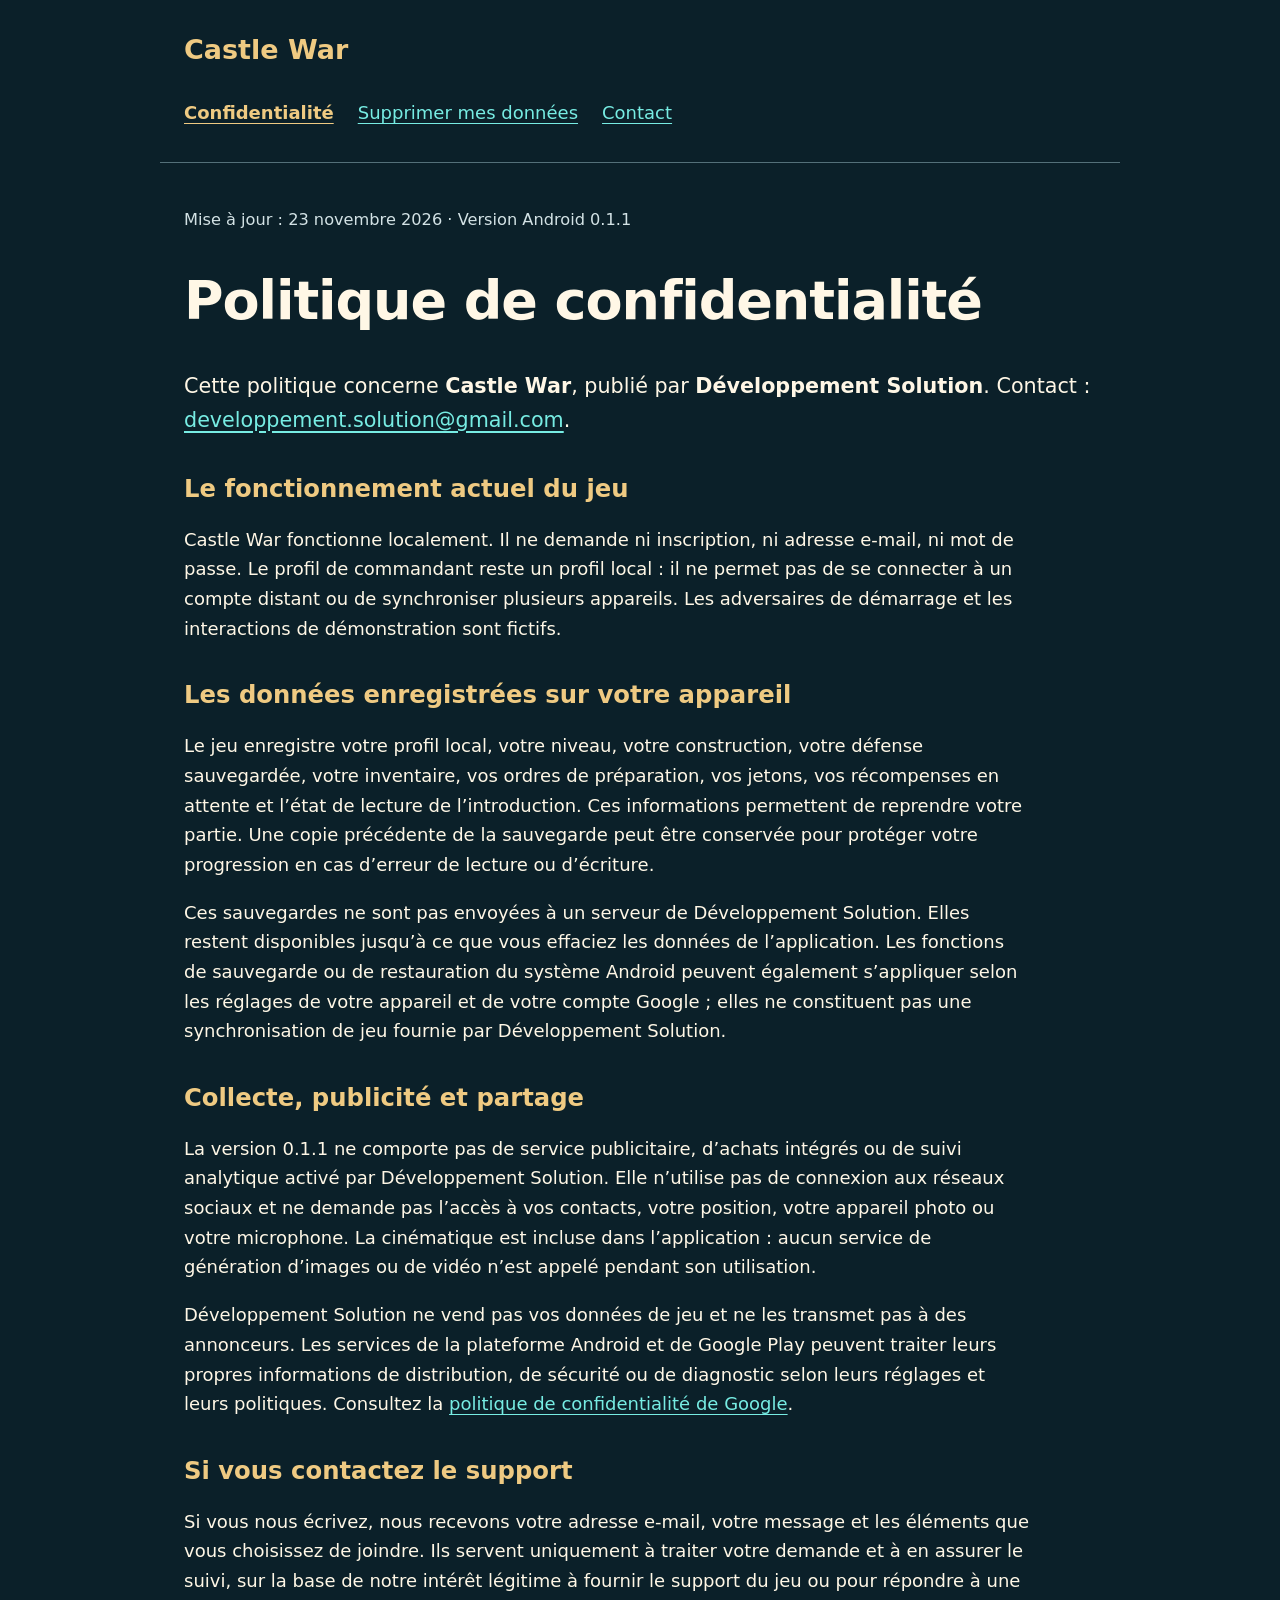
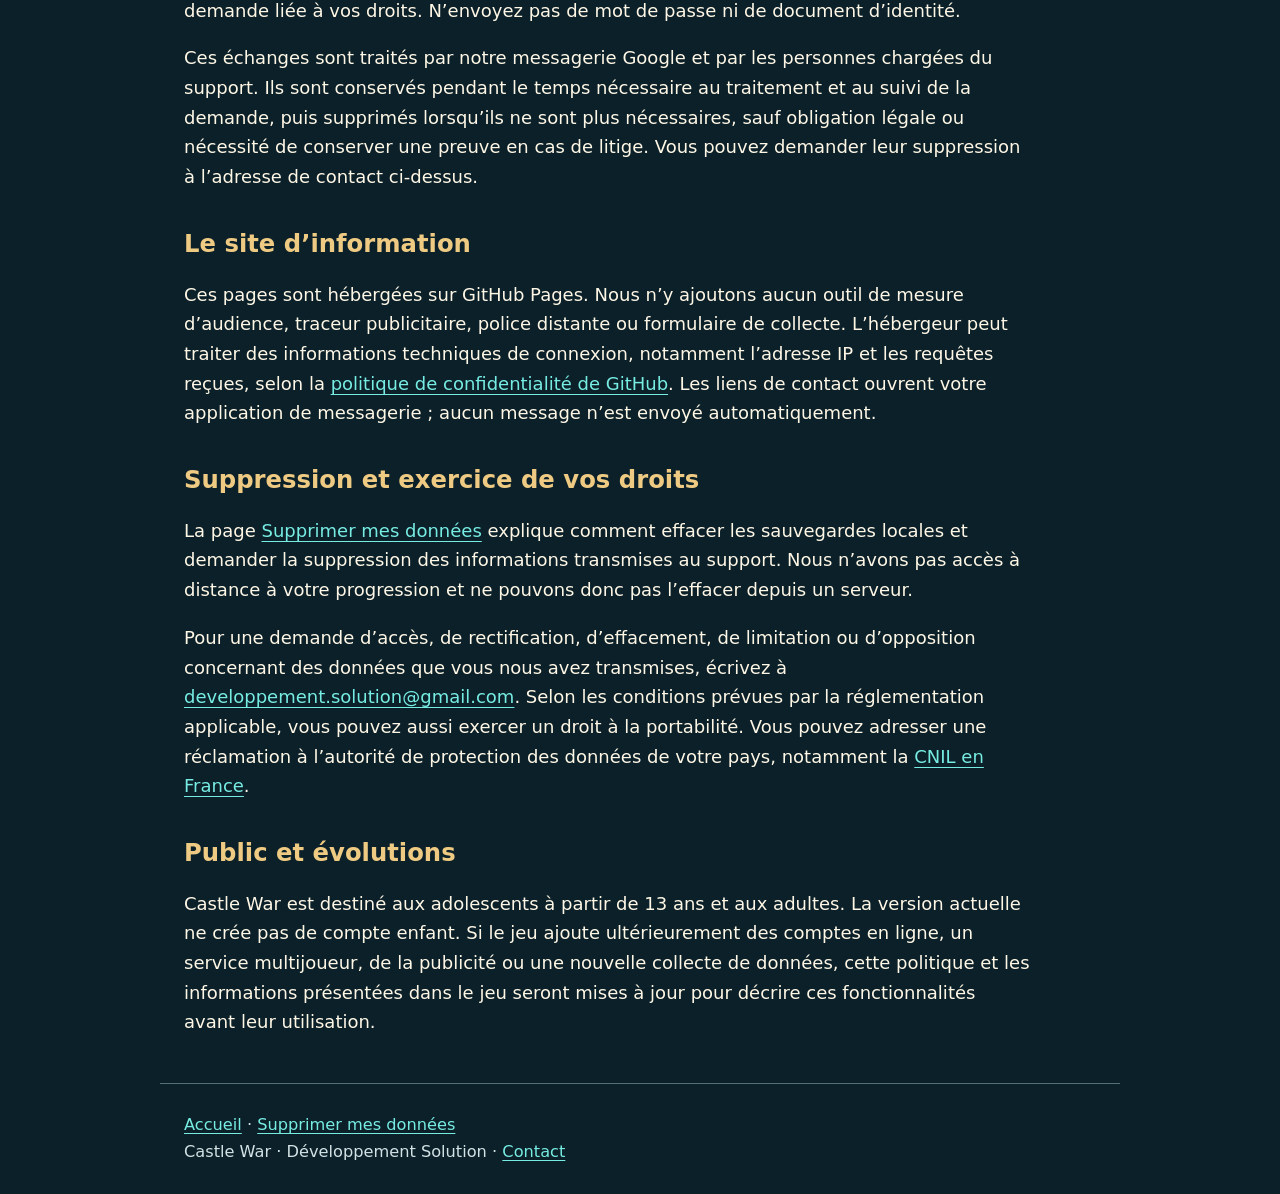
==== privacy.html @ 022d313e "Publish Castle War privacy and data deletion information" ====
<!doctype html>
<html lang="fr"><head><meta charset="utf-8"><meta name="viewport" content="width=device-width,initial-scale=1"><title>Castle War — Politique de confidentialité</title><meta name="description" content="Politique de confidentialité de Castle War, publié par Développement Solution."><link rel="stylesheet" href="site.css"></head>
<body><header><a href="index.html">Castle War</a><nav aria-label="Navigation"><a href="privacy.html" aria-current="page">Confidentialité</a><a href="delete-data.html">Supprimer mes données</a><a href="mailto:developpement.solution@gmail.com?subject=Castle%20War%20-%20Confidentialit%C3%A9">Contact</a></nav></header>
<main><p class="date">Mise à jour : 23 novembre 2026 · Version Android 0.1.1</p><h1>Politique de confidentialité</h1><p class="lead">Cette politique concerne <strong>Castle War</strong>, publié par <strong>Développement Solution</strong>. Contact : <a href="mailto:developpement.solution@gmail.com">developpement.solution@gmail.com</a>.</p>
<section><h2>Le fonctionnement actuel du jeu</h2><p>Castle War fonctionne localement. Il ne demande ni inscription, ni adresse e-mail, ni mot de passe. Le profil de commandant reste un profil local : il ne permet pas de se connecter à un compte distant ou de synchroniser plusieurs appareils. Les adversaires de démarrage et les interactions de démonstration sont fictifs.</p></section>
<section><h2>Les données enregistrées sur votre appareil</h2><p>Le jeu enregistre votre profil local, votre niveau, votre construction, votre défense sauvegardée, votre inventaire, vos ordres de préparation, vos jetons, vos récompenses en attente et l’état de lecture de l’introduction. Ces informations permettent de reprendre votre partie. Une copie précédente de la sauvegarde peut être conservée pour protéger votre progression en cas d’erreur de lecture ou d’écriture.</p><p>Ces sauvegardes ne sont pas envoyées à un serveur de Développement Solution. Elles restent disponibles jusqu’à ce que vous effaciez les données de l’application. Les fonctions de sauvegarde ou de restauration du système Android peuvent également s’appliquer selon les réglages de votre appareil et de votre compte Google ; elles ne constituent pas une synchronisation de jeu fournie par Développement Solution.</p></section>
<section><h2>Collecte, publicité et partage</h2><p>La version 0.1.1 ne comporte pas de service publicitaire, d’achats intégrés ou de suivi analytique activé par Développement Solution. Elle n’utilise pas de connexion aux réseaux sociaux et ne demande pas l’accès à vos contacts, votre position, votre appareil photo ou votre microphone. La cinématique est incluse dans l’application : aucun service de génération d’images ou de vidéo n’est appelé pendant son utilisation.</p><p>Développement Solution ne vend pas vos données de jeu et ne les transmet pas à des annonceurs. Les services de la plateforme Android et de Google Play peuvent traiter leurs propres informations de distribution, de sécurité ou de diagnostic selon leurs réglages et leurs politiques. Consultez la <a href="https://policies.google.com/privacy?hl=fr">politique de confidentialité de Google</a>.</p></section>
<section><h2>Si vous contactez le support</h2><p>Si vous nous écrivez, nous recevons votre adresse e-mail, votre message et les éléments que vous choisissez de joindre. Ils servent uniquement à traiter votre demande et à en assurer le suivi, sur la base de notre intérêt légitime à fournir le support du jeu ou pour répondre à une demande liée à vos droits. N’envoyez pas de mot de passe ni de document d’identité.</p><p>Ces échanges sont traités par notre messagerie Google et par les personnes chargées du support. Ils sont conservés pendant le temps nécessaire au traitement et au suivi de la demande, puis supprimés lorsqu’ils ne sont plus nécessaires, sauf obligation légale ou nécessité de conserver une preuve en cas de litige. Vous pouvez demander leur suppression à l’adresse de contact ci-dessus.</p></section>
<section><h2>Le site d’information</h2><p>Ces pages sont hébergées sur GitHub Pages. Nous n’y ajoutons aucun outil de mesure d’audience, traceur publicitaire, police distante ou formulaire de collecte. L’hébergeur peut traiter des informations techniques de connexion, notamment l’adresse IP et les requêtes reçues, selon la <a href="https://docs.github.com/en/site-policy/privacy-policies/github-general-privacy-statement">politique de confidentialité de GitHub</a>. Les liens de contact ouvrent votre application de messagerie ; aucun message n’est envoyé automatiquement.</p></section>
<section><h2>Suppression et exercice de vos droits</h2><p>La page <a href="delete-data.html">Supprimer mes données</a> explique comment effacer les sauvegardes locales et demander la suppression des informations transmises au support. Nous n’avons pas accès à distance à votre progression et ne pouvons donc pas l’effacer depuis un serveur.</p><p>Pour une demande d’accès, de rectification, d’effacement, de limitation ou d’opposition concernant des données que vous nous avez transmises, écrivez à <a href="mailto:developpement.solution@gmail.com?subject=Castle%20War%20-%20Mes%20donn%C3%A9es">developpement.solution@gmail.com</a>. Selon les conditions prévues par la réglementation applicable, vous pouvez aussi exercer un droit à la portabilité. Vous pouvez adresser une réclamation à l’autorité de protection des données de votre pays, notamment la <a href="https://www.cnil.fr/fr/plaintes">CNIL en France</a>.</p></section>
<section><h2>Public et évolutions</h2><p>Castle War est destiné aux adolescents à partir de 13 ans et aux adultes. La version actuelle ne crée pas de compte enfant. Si le jeu ajoute ultérieurement des comptes en ligne, un service multijoueur, de la publicité ou une nouvelle collecte de données, cette politique et les informations présentées dans le jeu seront mises à jour pour décrire ces fonctionnalités avant leur utilisation.</p></section>
</main><footer><a href="index.html">Accueil</a> · <a href="delete-data.html">Supprimer mes données</a><br>Castle War · Développement Solution · <a href="mailto:developpement.solution@gmail.com">Contact</a></footer></body></html>
---- site.css ----
:root{color-scheme:dark;--bg:#0b2029;--panel:#17323e;--ink:#fff7e6;--muted:#d3e2e5;--gold:#efca82;--cyan:#77ece3}*{box-sizing:border-box}html{font:18px/1.65 system-ui,-apple-system,BlinkMacSystemFont,"Segoe UI",sans-serif}body{margin:0;background:var(--bg);color:var(--ink)}a{color:var(--cyan);text-underline-offset:.2em}a:focus-visible{outline:3px solid var(--gold);outline-offset:5px}header,main,footer{max-width:960px;margin:auto;padding:28px 24px}header{border-bottom:1px solid #547079}header>a{font-size:1.5rem;font-weight:800;color:var(--gold);text-decoration:none}nav{display:flex;gap:12px 24px;flex-wrap:wrap;margin-top:18px}nav a{padding:7px 0}nav a[aria-current=page]{color:var(--gold);font-weight:700}h1{font-size:clamp(2rem,6vw,3rem);line-height:1.15;letter-spacing:-.02em}h2{font-size:1.35rem;color:var(--gold);line-height:1.3;margin-top:2rem}p,li{max-width:74ch}li{margin:.6rem 0}.lead{font-size:1.15rem}.date,footer{color:var(--muted);font-size:.9rem}.notice,.card{background:var(--panel);border:1px solid #5b7279;border-radius:20px;padding:22px;margin:24px 0}.cards{display:grid;grid-template-columns:1fr 1fr;gap:20px}.cards .card{margin:0}.button{display:inline-block;background:var(--gold);color:#142a34;padding:13px 20px;border-radius:16px;text-decoration:none;font-weight:750;min-height:52px}footer{border-top:1px solid #547079;overflow-wrap:anywhere}code{overflow-wrap:anywhere}ol{padding-left:1.5rem}@media(max-width:620px){.cards{grid-template-columns:1fr}header,main,footer{padding:24px 18px}nav{gap:8px 20px}.notice,.card{padding:18px}}@media(prefers-reduced-motion:no-preference){a{transition:color .15s,background .15s}}@media print{body{background:white;color:black}h2,a,header>a{color:#183e4b}.notice,.card{background:white;border-color:#777}nav{display:none}}
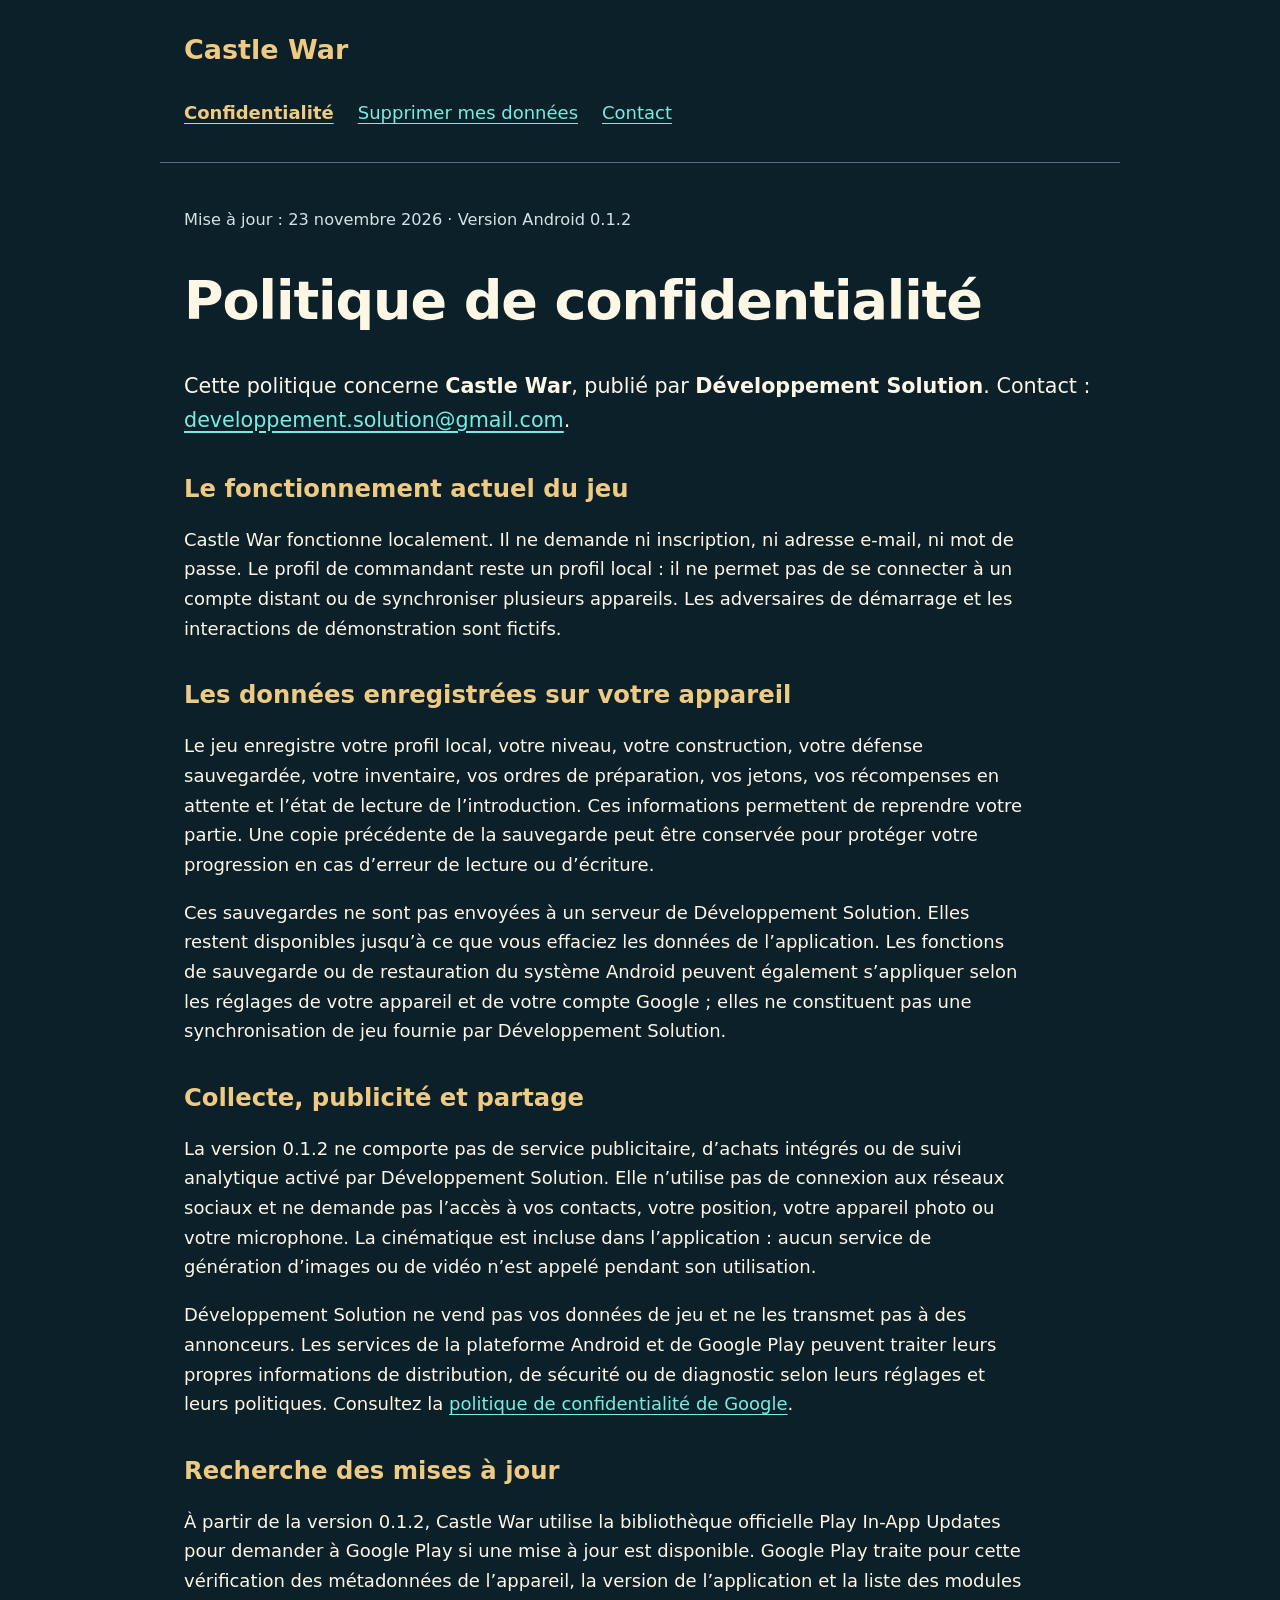
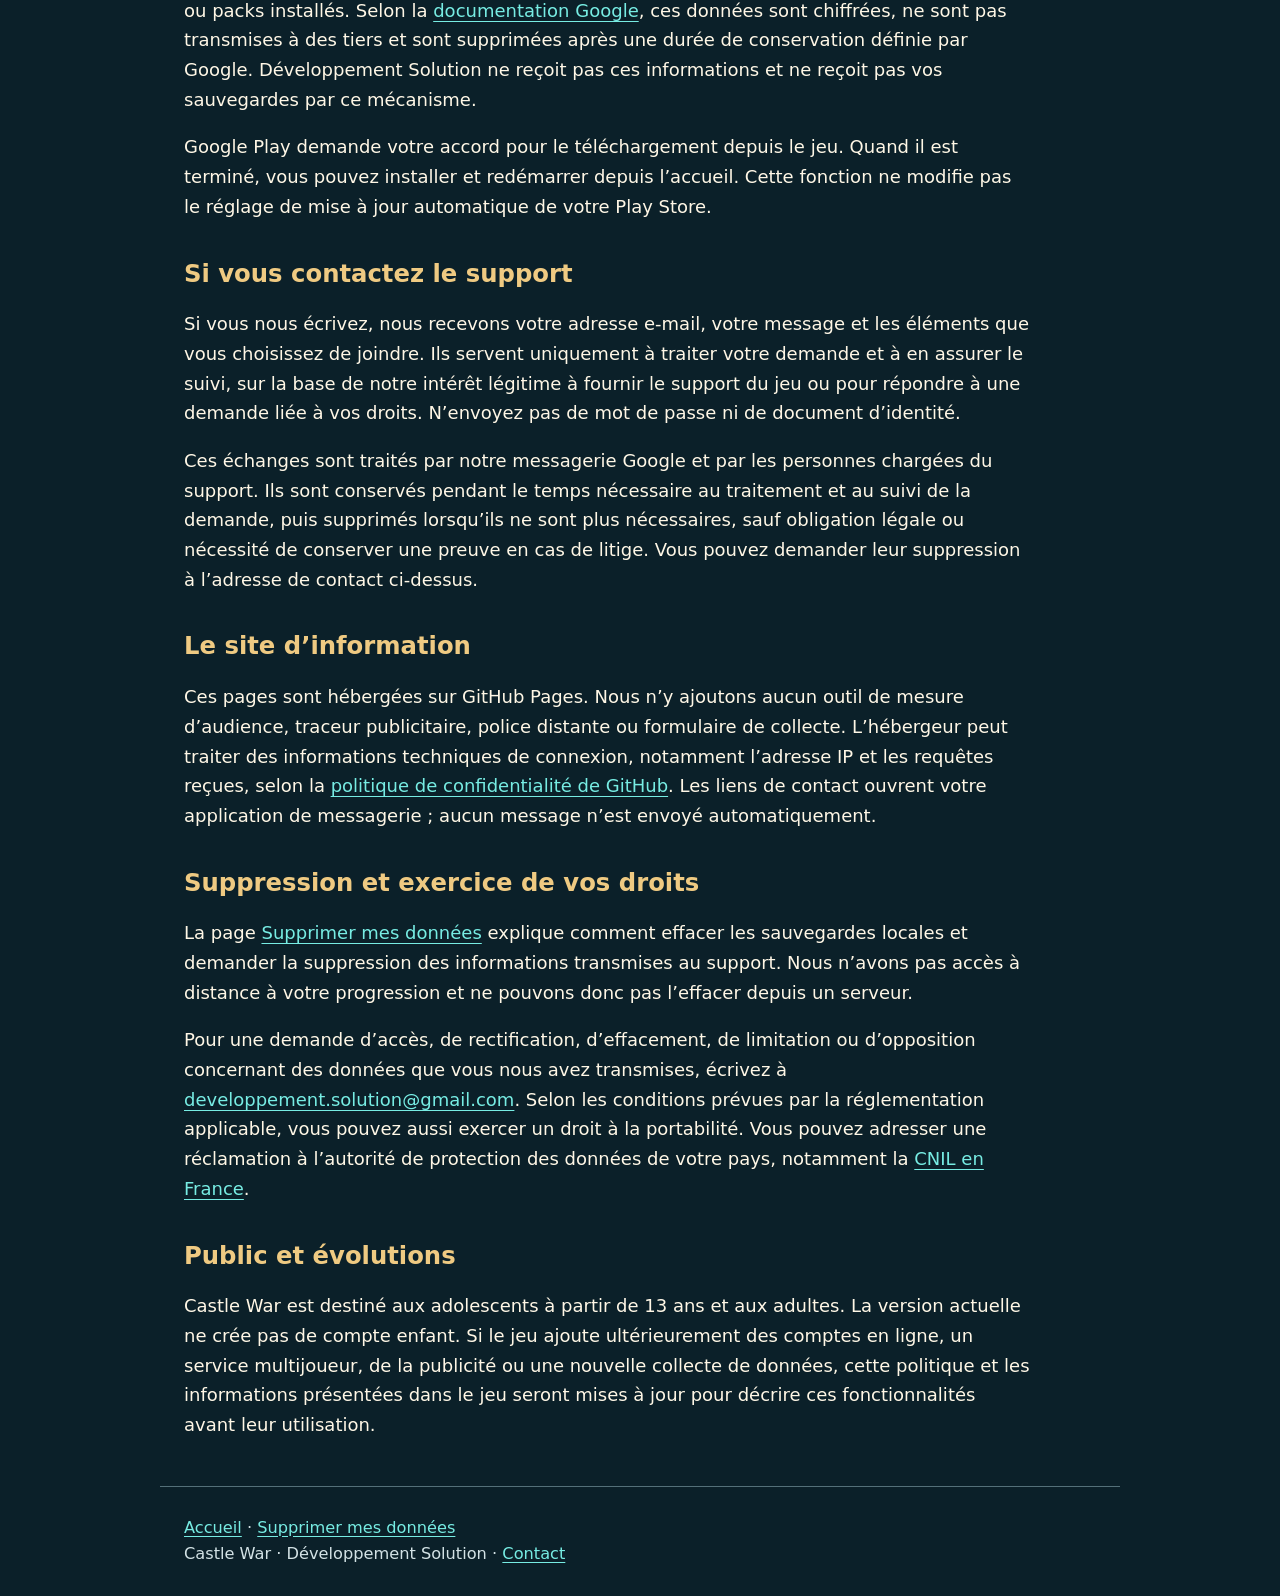
==== commit 1cf3ad35: "Document Google Play update checks in version 0.1.2" ====
--- a/privacy.html
+++ b/privacy.html
@@ -1,10 +1,11 @@
 <!doctype html>
 <html lang="fr"><head><meta charset="utf-8"><meta name="viewport" content="width=device-width,initial-scale=1"><title>Castle War — Politique de confidentialité</title><meta name="description" content="Politique de confidentialité de Castle War, publié par Développement Solution."><link rel="stylesheet" href="site.css"></head>
 <body><header><a href="index.html">Castle War</a><nav aria-label="Navigation"><a href="privacy.html" aria-current="page">Confidentialité</a><a href="delete-data.html">Supprimer mes données</a><a href="mailto:developpement.solution@gmail.com?subject=Castle%20War%20-%20Confidentialit%C3%A9">Contact</a></nav></header>
-<main><p class="date">Mise à jour : 23 novembre 2026 · Version Android 0.1.1</p><h1>Politique de confidentialité</h1><p class="lead">Cette politique concerne <strong>Castle War</strong>, publié par <strong>Développement Solution</strong>. Contact : <a href="mailto:developpement.solution@gmail.com">developpement.solution@gmail.com</a>.</p>
+<main><p class="date">Mise à jour : 23 novembre 2026 · Version Android 0.1.2</p><h1>Politique de confidentialité</h1><p class="lead">Cette politique concerne <strong>Castle War</strong>, publié par <strong>Développement Solution</strong>. Contact : <a href="mailto:developpement.solution@gmail.com">developpement.solution@gmail.com</a>.</p>
 <section><h2>Le fonctionnement actuel du jeu</h2><p>Castle War fonctionne localement. Il ne demande ni inscription, ni adresse e-mail, ni mot de passe. Le profil de commandant reste un profil local : il ne permet pas de se connecter à un compte distant ou de synchroniser plusieurs appareils. Les adversaires de démarrage et les interactions de démonstration sont fictifs.</p></section>
 <section><h2>Les données enregistrées sur votre appareil</h2><p>Le jeu enregistre votre profil local, votre niveau, votre construction, votre défense sauvegardée, votre inventaire, vos ordres de préparation, vos jetons, vos récompenses en attente et l’état de lecture de l’introduction. Ces informations permettent de reprendre votre partie. Une copie précédente de la sauvegarde peut être conservée pour protéger votre progression en cas d’erreur de lecture ou d’écriture.</p><p>Ces sauvegardes ne sont pas envoyées à un serveur de Développement Solution. Elles restent disponibles jusqu’à ce que vous effaciez les données de l’application. Les fonctions de sauvegarde ou de restauration du système Android peuvent également s’appliquer selon les réglages de votre appareil et de votre compte Google ; elles ne constituent pas une synchronisation de jeu fournie par Développement Solution.</p></section>
-<section><h2>Collecte, publicité et partage</h2><p>La version 0.1.1 ne comporte pas de service publicitaire, d’achats intégrés ou de suivi analytique activé par Développement Solution. Elle n’utilise pas de connexion aux réseaux sociaux et ne demande pas l’accès à vos contacts, votre position, votre appareil photo ou votre microphone. La cinématique est incluse dans l’application : aucun service de génération d’images ou de vidéo n’est appelé pendant son utilisation.</p><p>Développement Solution ne vend pas vos données de jeu et ne les transmet pas à des annonceurs. Les services de la plateforme Android et de Google Play peuvent traiter leurs propres informations de distribution, de sécurité ou de diagnostic selon leurs réglages et leurs politiques. Consultez la <a href="https://policies.google.com/privacy?hl=fr">politique de confidentialité de Google</a>.</p></section>
+<section><h2>Collecte, publicité et partage</h2><p>La version 0.1.2 ne comporte pas de service publicitaire, d’achats intégrés ou de suivi analytique activé par Développement Solution. Elle n’utilise pas de connexion aux réseaux sociaux et ne demande pas l’accès à vos contacts, votre position, votre appareil photo ou votre microphone. La cinématique est incluse dans l’application : aucun service de génération d’images ou de vidéo n’est appelé pendant son utilisation.</p><p>Développement Solution ne vend pas vos données de jeu et ne les transmet pas à des annonceurs. Les services de la plateforme Android et de Google Play peuvent traiter leurs propres informations de distribution, de sécurité ou de diagnostic selon leurs réglages et leurs politiques. Consultez la <a href="https://policies.google.com/privacy?hl=fr">politique de confidentialité de Google</a>.</p></section>
+<section><h2>Recherche des mises à jour</h2><p>À partir de la version 0.1.2, Castle War utilise la bibliothèque officielle Play In-App Updates pour demander à Google Play si une mise à jour est disponible. Google Play traite pour cette vérification des métadonnées de l’appareil, la version de l’application et la liste des modules ou packs installés. Selon la <a href="https://developer.android.com/guide/playcore/in-app-updates#data-safety">documentation Google</a>, ces données sont chiffrées, ne sont pas transmises à des tiers et sont supprimées après une durée de conservation définie par Google. Développement Solution ne reçoit pas ces informations et ne reçoit pas vos sauvegardes par ce mécanisme.</p><p>Google Play demande votre accord pour le téléchargement depuis le jeu. Quand il est terminé, vous pouvez installer et redémarrer depuis l’accueil. Cette fonction ne modifie pas le réglage de mise à jour automatique de votre Play Store.</p></section>
 <section><h2>Si vous contactez le support</h2><p>Si vous nous écrivez, nous recevons votre adresse e-mail, votre message et les éléments que vous choisissez de joindre. Ils servent uniquement à traiter votre demande et à en assurer le suivi, sur la base de notre intérêt légitime à fournir le support du jeu ou pour répondre à une demande liée à vos droits. N’envoyez pas de mot de passe ni de document d’identité.</p><p>Ces échanges sont traités par notre messagerie Google et par les personnes chargées du support. Ils sont conservés pendant le temps nécessaire au traitement et au suivi de la demande, puis supprimés lorsqu’ils ne sont plus nécessaires, sauf obligation légale ou nécessité de conserver une preuve en cas de litige. Vous pouvez demander leur suppression à l’adresse de contact ci-dessus.</p></section>
 <section><h2>Le site d’information</h2><p>Ces pages sont hébergées sur GitHub Pages. Nous n’y ajoutons aucun outil de mesure d’audience, traceur publicitaire, police distante ou formulaire de collecte. L’hébergeur peut traiter des informations techniques de connexion, notamment l’adresse IP et les requêtes reçues, selon la <a href="https://docs.github.com/en/site-policy/privacy-policies/github-general-privacy-statement">politique de confidentialité de GitHub</a>. Les liens de contact ouvrent votre application de messagerie ; aucun message n’est envoyé automatiquement.</p></section>
 <section><h2>Suppression et exercice de vos droits</h2><p>La page <a href="delete-data.html">Supprimer mes données</a> explique comment effacer les sauvegardes locales et demander la suppression des informations transmises au support. Nous n’avons pas accès à distance à votre progression et ne pouvons donc pas l’effacer depuis un serveur.</p><p>Pour une demande d’accès, de rectification, d’effacement, de limitation ou d’opposition concernant des données que vous nous avez transmises, écrivez à <a href="mailto:developpement.solution@gmail.com?subject=Castle%20War%20-%20Mes%20donn%C3%A9es">developpement.solution@gmail.com</a>. Selon les conditions prévues par la réglementation applicable, vous pouvez aussi exercer un droit à la portabilité. Vous pouvez adresser une réclamation à l’autorité de protection des données de votre pays, notamment la <a href="https://www.cnil.fr/fr/plaintes">CNIL en France</a>.</p></section>
